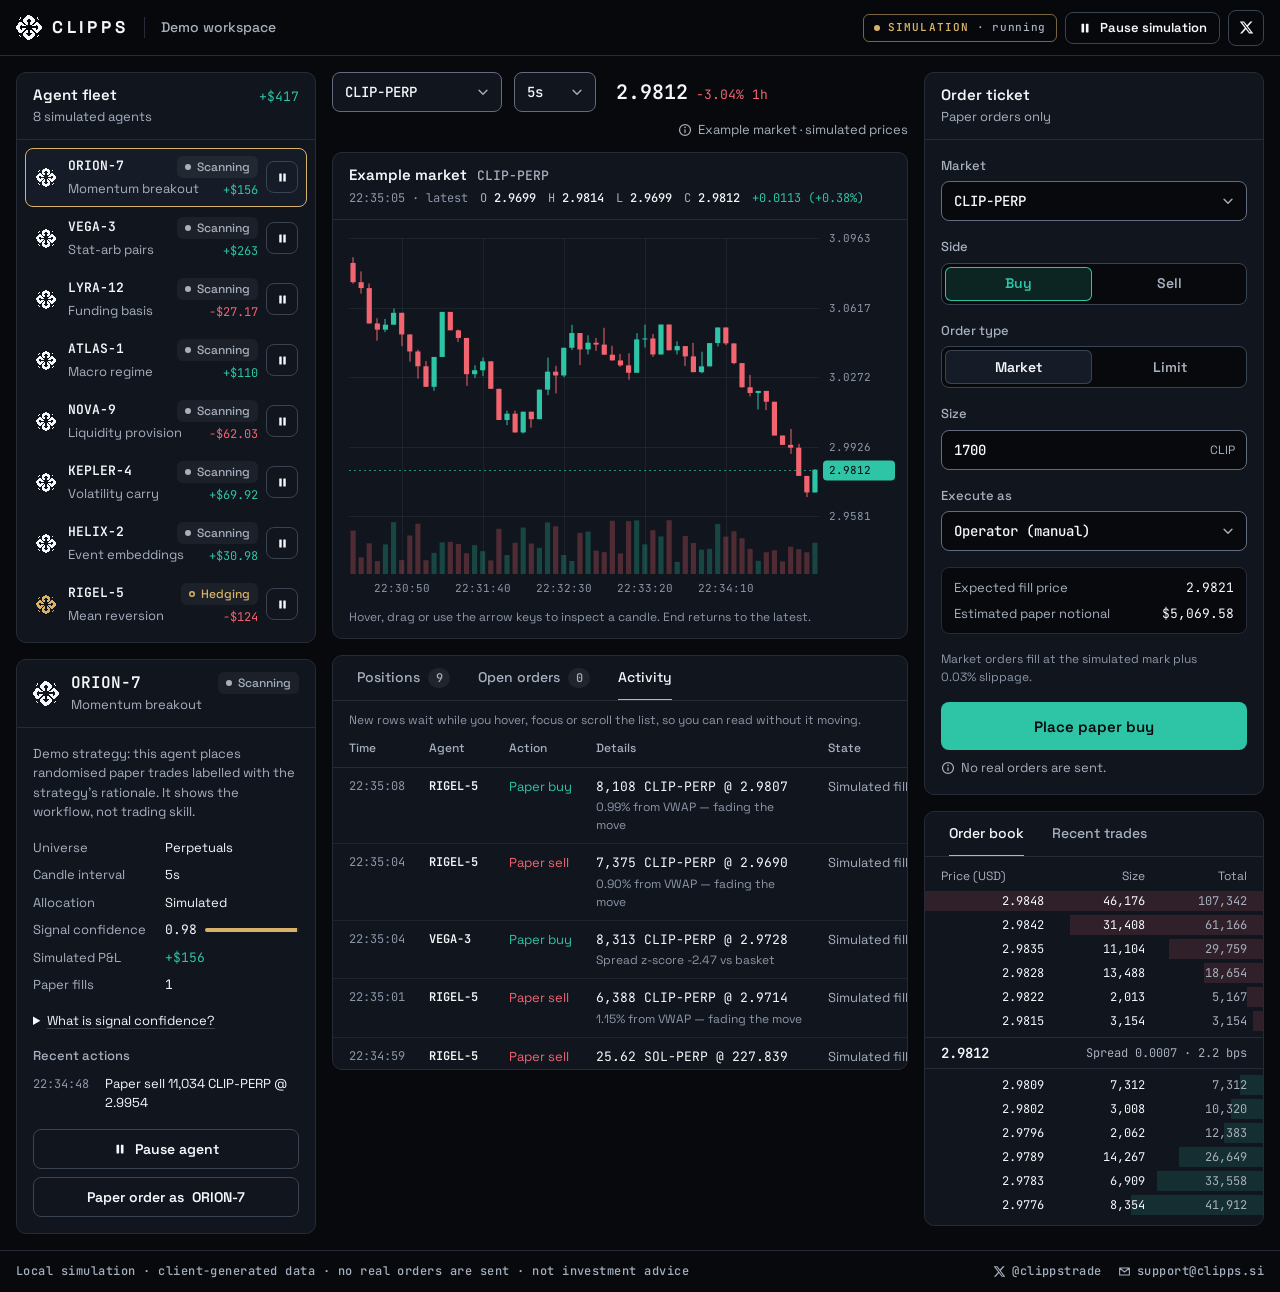
==== demo/index.html @ 239e16bc "Redesign toward the front-end audit: homepage, demo workspace, design system - New homepage that exp" ====
<!doctype html>
<html lang="en">
<head>
  <meta charset="utf-8" />
  <meta name="viewport" content="width=device-width, initial-scale=1, viewport-fit=cover" />
  <title>Demo workspace · Clipps Trade</title>
  <meta name="description" content="The Clipps demo workspace: watch simulated agents, place paper orders and review every action. Simulated market data, no real orders." />
  <meta name="theme-color" content="#07090d" />
  <meta property="og:type" content="website" />
  <meta property="og:site_name" content="Clipps Trade" />
  <meta property="og:title" content="Clipps demo workspace" />
  <meta property="og:description" content="Watch simulated agents, place paper orders and review every action. Simulated market data, no real orders." />
  <meta property="og:url" content="https://www.clipps.si/demo/" />
  <meta property="og:image" content="https://www.clipps.si/og-image.png" />
  <meta name="twitter:card" content="summary_large_image" />
  <meta name="twitter:site" content="@clippstrade" />
  <link rel="icon" type="image/svg+xml" href="../favicon.svg" />
  <link rel="apple-touch-icon" href="../apple-touch-icon.png" />
  <link rel="preconnect" href="https://fonts.googleapis.com" />
  <link rel="preconnect" href="https://fonts.gstatic.com" crossorigin />
  <link rel="stylesheet" href="https://fonts.googleapis.com/css2?family=JetBrains+Mono:wght@400;500;600&family=Space+Grotesk:wght@400;500;600;700&display=swap" media="print" onload="this.media='all'" />
  <noscript><link rel="stylesheet" href="https://fonts.googleapis.com/css2?family=JetBrains+Mono:wght@400;500;600&family=Space+Grotesk:wght@400;500;600;700&display=swap" /></noscript>
  <link rel="stylesheet" href="../assets/clipps.css" />
  <link rel="stylesheet" href="../assets/workspace.css" />
</head>
<body class="ws">
  <a class="skip-link" href="#workspace">Skip to workspace</a>

  <header class="ws-header" data-sheet-inert>
    <a class="brand" href="../" aria-label="Clipps home">
      <svg class="brand-mark" aria-hidden="true"><use href="#mark" /></svg>
      <span class="brand-word" aria-hidden="true">CLIPPS</span>
    </a>
    <span class="ws-title">Demo workspace</span>
    <div class="ws-header-actions">
      <div class="sim-status">
        <button type="button" class="sim-badge" id="simBadge" aria-expanded="false" aria-controls="simInfo">
          <span class="dot" aria-hidden="true"></span>Simulation<span class="sim-state" id="simState">running</span>
        </button>
        <div class="popover" id="simInfo" hidden>
          <p class="popover-title">Simulation</p>
          <p>Client-generated simulated market data and paper fills. No real orders are sent.</p>
        </div>
      </div>
      <button type="button" class="btn btn-secondary btn-sm sim-toggle" id="simToggle">
        <svg aria-hidden="true"><use href="#i-pause" /></svg><span class="sim-toggle-label">Pause simulation</span>
      </button>
      <a class="icon-btn ws-x" href="https://x.com/clippstrade" target="_blank" rel="noopener" aria-label="Clipps on X">
        <svg aria-hidden="true"><use href="#i-x" /></svg>
      </a>
    </div>
  </header>

  <!-- Phone views (hidden on larger screens, where every panel is visible) -->
  <nav class="ws-views" aria-label="Workspace views" data-sheet-inert>
    <button type="button" data-view="overview" aria-pressed="true">Overview</button>
    <button type="button" data-view="agents" aria-pressed="false">Agents</button>
    <button type="button" data-view="market" aria-pressed="false">Market</button>
    <button type="button" data-view="activity" aria-pressed="false">Activity</button>
  </nav>

  <main id="workspace" class="ws-grid" data-view="overview" tabindex="-1">
    <div class="market-bar" data-sheet-inert>
      <div class="select-wrap mk-select">
        <label for="mkSelect" class="visually-hidden">Market</label>
        <select id="mkSelect"></select>
        <svg class="chev" aria-hidden="true"><use href="#i-chevron-down" /></svg>
      </div>
      <div class="select-wrap tf-select">
        <label for="tfSelect" class="visually-hidden">Candle interval</label>
        <select id="tfSelect">
          <option value="5000">5s</option>
          <option value="15000">15s</option>
          <option value="60000">1m</option>
        </select>
        <svg class="chev" aria-hidden="true"><use href="#i-chevron-down" /></svg>
      </div>
      <p class="mk-quote">
        <span class="visually-hidden">Last simulated price</span>
        <span class="mk-price num" id="mkPrice">—</span>
        <span class="mk-chg num" id="mkChg">—</span>
      </p>
      <p class="mk-note"><svg aria-hidden="true"><use href="#i-info" /></svg>Example market · simulated prices</p>
    </div>

    <div class="col col-agents">
      <section class="panel fleet" id="agents" data-views="agents" aria-labelledby="fleetTitle">
        <header class="panel-head">
          <div>
            <h2 id="fleetTitle">Agent fleet</h2>
            <p class="panel-sub">8 simulated agents</p>
          </div>
          <p class="panel-meta"><span class="visually-hidden">Combined simulated P&amp;L: </span><span class="num" id="fleetPnl">—</span></p>
        </header>
        <ul class="fleet-list" id="fleetList"></ul>
      </section>

      <section class="panel inspector" id="inspector" data-views="overview agents" aria-labelledby="inspName">
        <header class="panel-head insp-head">
          <div class="insp-title">
            <svg class="agent-icon" aria-hidden="true"><use href="#mark" /></svg>
            <div>
              <h2 id="inspName" tabindex="-1">—</h2>
              <p class="panel-sub" id="inspStrat">—</p>
            </div>
          </div>
          <span class="status-chip" id="inspStatus"></span>
        </header>
        <div class="insp-body">
          <p class="insp-note">Demo strategy: this agent places randomised paper trades labelled with the strategy’s rationale. It shows the workflow, not trading skill.</p>
          <dl class="kv">
            <div><dt>Universe</dt><dd id="inspUniverse">—</dd></div>
            <div><dt>Candle interval</dt><dd>5s</dd></div>
            <div><dt>Allocation</dt><dd>Simulated</dd></div>
            <div>
              <dt>Signal confidence</dt>
              <dd class="conf"><span class="num" id="inspConf">—</span><span class="meter" aria-hidden="true"><i id="inspConfBar"></i></span></dd>
            </div>
            <div><dt>Simulated P&amp;L</dt><dd class="num" id="inspPnl">—</dd></div>
            <div><dt>Paper fills</dt><dd class="num" id="inspFills">—</dd></div>
          </dl>
          <details class="help">
            <summary>What is signal confidence?</summary>
            <p>A simulated value between 0 and 1 that nudges this demo agent toward buying (higher) or selling (lower). It is not a model score or a prediction.</p>
          </details>
          <div class="insp-recent">
            <h3>Recent actions</h3>
            <ol id="inspRecent"></ol>
          </div>
          <div class="insp-actions">
            <button type="button" class="btn btn-secondary" id="inspToggle">
              <svg aria-hidden="true"><use href="#i-pause" /></svg><span>Pause agent</span>
            </button>
            <button type="button" class="btn btn-secondary" id="inspDelegate">Paper order as <span id="inspDelegateId">—</span></button>
          </div>
        </div>
      </section>
    </div>

    <div class="col col-main">
      <section class="panel chart-panel" data-views="overview market" aria-labelledby="chartTitle">
        <header class="panel-head chart-head">
          <h2 id="chartTitle">Example market <span class="chart-sym num" id="chartSym">CLIP-PERP</span></h2>
          <p class="ohlc num" id="ohlc"></p>
        </header>
        <div class="chart-wrap">
          <canvas id="chart" tabindex="0" role="img" aria-label="Candlestick chart of simulated CLIP-PERP prices" aria-describedby="chartHelp"></canvas>
        </div>
        <p class="chart-help" id="chartHelp">Hover, drag or use the arrow keys to inspect a candle. End returns to the latest.</p>
        <p class="visually-hidden" id="chartLive" aria-live="polite"></p>
      </section>

      <section class="panel outputs" id="activity" data-views="activity" aria-label="Positions, orders and activity">
        <div class="tabs" role="tablist" aria-label="Workspace output" id="outTabs">
          <button type="button" role="tab" id="tab-positions" aria-controls="pane-positions" aria-selected="false" tabindex="-1">Positions <span class="count num" id="posCount">0</span></button>
          <button type="button" role="tab" id="tab-orders" aria-controls="pane-orders" aria-selected="false" tabindex="-1">Open orders <span class="count num" id="ordCount">0</span></button>
          <button type="button" role="tab" id="tab-activity" aria-controls="pane-activity" aria-selected="true" tabindex="0">Activity</button>
        </div>

        <div class="tabpanel" role="tabpanel" id="pane-positions" aria-labelledby="tab-positions" hidden>
          <p class="pane-note">Simulated positions, marked to example-market prices. P&amp;L in USD.</p>
          <div class="table-scroll" tabindex="0" role="region" aria-label="Positions table">
            <table class="data positions">
              <thead>
                <tr><th scope="col">Owner</th><th scope="col">Market</th><th scope="col">Side</th><th scope="col" class="num">Size</th><th scope="col" class="num">Avg price</th><th scope="col" class="num">Mark</th><th scope="col" class="num">Unrealised P&amp;L</th></tr>
              </thead>
              <tbody id="posBody"></tbody>
            </table>
          </div>
        </div>

        <div class="tabpanel" role="tabpanel" id="pane-orders" aria-labelledby="tab-orders" hidden>
          <p class="pane-note">Paper limit orders rest here until the simulated price reaches them.</p>
          <div class="table-scroll" id="ordScroll" tabindex="0" role="region" aria-label="Open orders table">
            <table class="data orders">
              <thead>
                <tr><th scope="col">Owner</th><th scope="col">Market</th><th scope="col">Side</th><th scope="col" class="num">Size</th><th scope="col" class="num">Limit</th><th scope="col">Placed</th><th scope="col">State</th><th scope="col"><span class="visually-hidden">Action</span></th></tr>
              </thead>
              <tbody id="ordBody"></tbody>
            </table>
          </div>
        </div>

        <div class="tabpanel pane-activity" role="tabpanel" id="pane-activity" aria-labelledby="tab-activity">
          <p class="pane-note">New rows wait while you hover, focus or scroll the list, so you can read without it moving.</p>
          <div class="table-scroll" id="actScroll" tabindex="0" role="region" aria-label="Activity table">
            <table class="data activity">
              <thead>
                <tr><th scope="col">Time</th><th scope="col">Agent</th><th scope="col">Action</th><th scope="col">Details</th><th scope="col">State</th></tr>
              </thead>
              <tbody id="actBody"></tbody>
            </table>
          </div>
          <button type="button" class="new-events" id="newEvents" hidden></button>
        </div>
      </section>
    </div>

    <div class="col col-trade">
      <div class="ticket-shell" id="ticketShell">
        <form class="panel ticket" id="ticket" novalidate aria-labelledby="ticketTitle">
          <header class="panel-head">
            <div>
              <h2 id="ticketTitle" tabindex="-1">Order ticket</h2>
              <p class="panel-sub">Paper orders only</p>
            </div>
            <button type="button" class="icon-btn sheet-close" id="sheetClose">
              <svg aria-hidden="true"><use href="#i-close" /></svg>
              <span class="visually-hidden">Close order ticket</span>
            </button>
          </header>
          <div class="ticket-body">
            <div class="field">
              <label for="tkMarket">Market</label>
              <div class="select-wrap">
                <select id="tkMarket"></select>
                <svg class="chev" aria-hidden="true"><use href="#i-chevron-down" /></svg>
              </div>
            </div>
            <fieldset class="field">
              <legend>Side</legend>
              <div class="segmented side">
                <input type="radio" name="side" id="sideBuy" value="BUY" checked /><label for="sideBuy">Buy</label>
                <input type="radio" name="side" id="sideSell" value="SELL" /><label for="sideSell">Sell</label>
              </div>
            </fieldset>
            <fieldset class="field">
              <legend>Order type</legend>
              <div class="segmented">
                <input type="radio" name="otype" id="typeMarket" value="MARKET" checked /><label for="typeMarket">Market</label>
                <input type="radio" name="otype" id="typeLimit" value="LIMIT" /><label for="typeLimit">Limit</label>
              </div>
            </fieldset>
            <div class="field">
              <label for="tkQty">Size</label>
              <div class="input-wrap">
                <input id="tkQty" type="text" inputmode="decimal" autocomplete="off" spellcheck="false" aria-describedby="tkQtyErr" />
                <span class="unit" id="tkUnit">CLIP</span>
              </div>
              <p class="field-error" id="tkQtyErr" hidden></p>
            </div>
            <div class="field" id="limitField" hidden>
              <label for="tkPx">Limit price</label>
              <div class="input-wrap">
                <input id="tkPx" type="text" inputmode="decimal" autocomplete="off" spellcheck="false" aria-describedby="tkPxErr" />
                <span class="unit">USD</span>
              </div>
              <p class="field-error" id="tkPxErr" hidden></p>
            </div>
            <div class="field">
              <label for="tkOwner">Execute as</label>
              <div class="select-wrap">
                <select id="tkOwner" aria-describedby="tkOwnerErr"></select>
                <svg class="chev" aria-hidden="true"><use href="#i-chevron-down" /></svg>
              </div>
              <p class="field-error" id="tkOwnerErr" hidden></p>
            </div>
            <dl class="estimate">
              <div><dt id="tkPxLabel">Expected fill price</dt><dd class="num" id="tkFillPx">—</dd></div>
              <div><dt>Estimated paper notional</dt><dd class="num" id="tkNotional">—</dd></div>
            </dl>
            <p class="field-hint" id="tkRule"></p>
          </div>
          <div class="ticket-foot">
            <button type="submit" class="btn btn-buy btn-block btn-lg" id="tkSubmit" disabled>Place paper buy</button>
            <p class="disclosure"><svg aria-hidden="true"><use href="#i-info" /></svg>No real orders are sent.</p>
            <div class="outcome" id="tkOutcome" role="status"></div>
          </div>
        </form>
      </div>

      <section class="panel book-panel" data-views="market" aria-label="Order book and recent trades">
        <div class="tabs" role="tablist" aria-label="Market depth" id="bookTabs">
          <button type="button" role="tab" id="tab-book" aria-controls="pane-book" aria-selected="true" tabindex="0">Order book</button>
          <button type="button" role="tab" id="tab-trades" aria-controls="pane-trades" aria-selected="false" tabindex="-1">Recent trades</button>
        </div>
        <div class="tabpanel" role="tabpanel" id="pane-book" aria-labelledby="tab-book">
          <div class="book-cols" aria-hidden="true"><span>Price (USD)</span><span>Size</span><span>Total</span></div>
          <div class="book-side asks" id="asks"></div>
          <div class="book-spread" id="spread"></div>
          <div class="book-side bids" id="bids"></div>
        </div>
        <div class="tabpanel" role="tabpanel" id="pane-trades" aria-labelledby="tab-trades" hidden>
          <div class="book-cols" aria-hidden="true"><span>Price (USD)</span><span>Size</span><span>Time</span></div>
          <ol class="trades" id="trades"></ol>
        </div>
      </section>
    </div>
  </main>

  <div class="trade-launcher" data-sheet-inert>
    <button type="button" class="btn btn-primary btn-lg btn-block" id="openTicket" aria-controls="ticketShell" aria-expanded="false">Paper trade</button>
  </div>
  <div class="sheet-backdrop" id="sheetBackdrop" hidden></div>

  <footer class="ws-footer" data-sheet-inert>
    <p>Local simulation · client-generated data · no real orders are sent · not investment advice</p>
    <p class="ws-footer-links">
      <a href="https://x.com/clippstrade" target="_blank" rel="noopener"><svg aria-hidden="true"><use href="#i-x" /></svg>@clippstrade</a>
      <a href="mailto:support@clipps.si"><svg aria-hidden="true"><use href="#i-mail" /></svg>support@clipps.si</a>
    </p>
  </footer>

  <svg width="0" height="0" style="position:absolute" aria-hidden="true" focusable="false">
    <symbol id="mark" viewBox="0 0 125 118"><path shape-rendering="crispEdges" d="M55 0h14v3h-14zM55 3h15v1h-15zM49 4h27v4h-27zM44 8h37v2h-37zM19 10h6v2h-6zM44 10h37v2h-37zM99 10h6v2h-6zM19 12h6v4h-6zM39 12h46v4h-46zM99 12h6v4h-6zM35 16h54v1h-54zM13 17h5v2h-5zM35 17h55v2h-55zM106 17h5v2h-5zM13 19h5v2h-5zM35 19h23v2h-23zM66 19h24v2h-24zM106 19h5v2h-5zM14 21h2v1h-2zM17 21h1v1h-1zM35 21h23v1h-23zM66 21h24v1h-24zM107 21h1v1h-1zM110 21h1v1h-1zM35 22h23v1h-23zM67 22h23v1h-23zM35 23h18v3h-18zM72 23h18v3h-18zM35 26h16v1h-16zM74 26h16v1h-16zM35 27h13v3h-13zM76 27h14v3h-14zM35 30h20v1h-20zM70 30h20v1h-20zM35 31h21v1h-21zM68 31h22v1h-22zM39 32h17v1h-17zM68 32h18v1h-18zM16 33h15v4h-15zM39 33h17v4h-17zM68 33h17v4h-17zM94 33h14v4h-14zM12 37h23v2h-23zM44 37h12v2h-12zM68 37h13v2h-13zM90 37h22v2h-22zM12 39h23v1h-23zM44 39h12v1h-12zM68 39h13v1h-13zM89 39h23v1h-23zM12 40h23v1h-23zM44 40h12v1h-12zM68 40h13v1h-13zM90 40h22v1h-22zM8 41h31v4h-31zM49 41h7v4h-7zM68 41h8v4h-8zM86 41h31v4h-31zM8 45h35v1h-35zM49 45h7v1h-7zM68 45h8v1h-8zM82 45h35v1h-35zM4 46h39v1h-39zM82 46h39v1h-39zM4 47h20v2h-20zM30 47h13v2h-13zM82 47h12v2h-12zM100 47h21v2h-21zM4 49h20v2h-20zM30 49h17v2h-17zM78 49h16v2h-16zM100 49h21v2h-21zM4 51h20v1h-20zM30 51h17v1h-17zM78 51h16v1h-16zM101 51h3v1h-3zM105 51h19v1h-19zM0 52h19v2h-19zM30 52h17v2h-17zM78 52h16v2h-16zM105 52h20v2h-20zM0 54h19v9h-19zM105 54h20v9h-20zM0 63h19v2h-19zM30 63h17v2h-17zM78 63h16v2h-16zM105 63h20v2h-20zM4 65h20v1h-20zM30 65h17v1h-17zM78 65h16v1h-16zM101 65h3v1h-3zM105 65h19v1h-19zM4 66h20v2h-20zM30 66h17v2h-17zM78 66h16v2h-16zM100 66h21v2h-21zM4 68h20v2h-20zM30 68h13v2h-13zM82 68h12v2h-12zM100 68h21v2h-21zM4 70h39v1h-39zM82 70h39v1h-39zM8 71h35v1h-35zM49 71h7v1h-7zM68 71h8v1h-8zM82 71h35v1h-35zM8 72h31v4h-31zM49 72h7v4h-7zM68 72h8v4h-8zM86 72h31v4h-31zM12 76h23v1h-23zM44 76h12v1h-12zM68 76h13v1h-13zM90 76h22v1h-22zM12 77h23v1h-23zM44 77h12v1h-12zM68 77h13v1h-13zM89 77h23v1h-23zM12 78h23v2h-23zM44 78h12v2h-12zM68 78h13v2h-13zM90 78h22v2h-22zM16 80h15v4h-15zM39 80h17v4h-17zM68 80h17v4h-17zM94 80h14v4h-14zM39 84h17v1h-17zM68 84h18v1h-18zM35 85h21v1h-21zM68 85h22v1h-22zM35 86h20v1h-20zM70 86h20v1h-20zM35 87h13v3h-13zM76 87h14v3h-14zM35 90h16v1h-16zM74 90h16v1h-16zM35 91h18v3h-18zM72 91h18v3h-18zM35 94h23v1h-23zM67 94h23v1h-23zM14 95h2v1h-2zM17 95h1v1h-1zM35 95h23v1h-23zM66 95h24v1h-24zM107 95h1v1h-1zM110 95h1v1h-1zM13 96h5v2h-5zM35 96h23v2h-23zM66 96h24v2h-24zM106 96h5v2h-5zM13 98h5v2h-5zM35 98h55v2h-55zM106 98h5v2h-5zM35 100h54v1h-54zM19 101h6v4h-6zM39 101h46v4h-46zM99 101h6v4h-6zM19 105h6v2h-6zM44 105h37v2h-37zM99 105h6v2h-6zM44 107h37v2h-37zM49 109h27v4h-27zM55 113h15v1h-15zM55 114h14v3h-14z" /></symbol>
    <symbol id="i-x" viewBox="0 0 24 24"><path d="M18.244 2.25h3.308l-7.227 8.26 8.502 11.24H16.17l-5.214-6.817L4.99 21.75H1.68l7.73-8.835L1.254 2.25H8.08l4.713 6.231zm-1.161 17.52h1.833L7.084 4.126H5.117z" /></symbol>
    <symbol id="i-mail" viewBox="0 0 24 24"><path fill="none" stroke="currentColor" stroke-width="2" stroke-linejoin="round" d="M3 5.5h18v13H3z M3.5 6l8.5 7 8.5-7" /></symbol>
    <symbol id="i-pause" viewBox="0 0 16 16"><rect x="4" y="3" width="3" height="10" rx=".5" /><rect x="9" y="3" width="3" height="10" rx=".5" /></symbol>
    <symbol id="i-play" viewBox="0 0 16 16"><path d="M5 3.2v9.6a.6.6 0 0 0 .9.5l7.6-4.8a.6.6 0 0 0 0-1L5.9 2.7a.6.6 0 0 0-.9.5z" /></symbol>
    <symbol id="i-chevron-down" viewBox="0 0 16 16"><path fill="none" stroke="currentColor" stroke-width="1.6" stroke-linecap="round" stroke-linejoin="round" d="M3.5 6 8 10.5 12.5 6" /></symbol>
    <symbol id="i-close" viewBox="0 0 16 16"><path fill="none" stroke="currentColor" stroke-width="1.6" stroke-linecap="round" d="M4 4l8 8M12 4l-8 8" /></symbol>
    <symbol id="i-info" viewBox="0 0 16 16"><circle cx="8" cy="8" r="6.25" fill="none" stroke="currentColor" stroke-width="1.4" /><rect x="7.3" y="7" width="1.4" height="4.5" rx=".5" /><circle cx="8" cy="5" r=".9" /></symbol>
  </svg>

  <script src="../assets/ui.js"></script>
  <script src="../assets/sim.js"></script>
  <script src="../assets/workspace.js"></script>
</body>
</html>
---- assets/clipps.css ----
/* ─────────────────────────────────────────────
   Clipps — design tokens and shared components
   Black/graphite surfaces, 1px borders, restrained gold.
   Teal and red are reserved for market direction.
   ───────────────────────────────────────────── */
:root {
  color-scheme: dark;

  --bg: #07090d;
  --panel: #10151e;
  --raised: #161c27;
  --border: #252c38;
  --border-strong: #3a4352;
  --border-input: #626c7e;   /* ≥3:1 against every surface */

  --text: #f5f7fa;
  --text-2: #a7b0be;
  --text-3: #8d97a8;         /* ≥5.7:1 against every surface */

  --gold: #d8b268;
  --gold-soft: rgba(216, 178, 104, 0.14);
  --up: #2ec4a6;
  --up-soft: rgba(46, 196, 166, 0.14);
  --down: #f2646f;
  --down-soft: rgba(242, 100, 111, 0.14);
  --focus: #d8b268;

  --s1: 4px;
  --s2: 8px;
  --s3: 12px;
  --s4: 16px;
  --s5: 24px;
  --s6: 32px;

  --r-sm: 6px;
  --r-md: 8px;
  --r-lg: 10px;

  --sans: "Space Grotesk", ui-sans-serif, system-ui, -apple-system, "Segoe UI", sans-serif;
  --mono: "JetBrains Mono", ui-monospace, SFMono-Regular, Menlo, monospace;
}

*, *::before, *::after { box-sizing: border-box; }
[hidden] { display: none !important; }
html { -webkit-text-size-adjust: 100%; scroll-padding-top: 88px; }
body {
  margin: 0;
  background: var(--bg);
  color: var(--text);
  font: 400 14px/1.5 var(--sans);
  -webkit-font-smoothing: antialiased;
  text-rendering: optimizeLegibility;
}
a { color: inherit; }
button, input, select, textarea { font: inherit; color: inherit; }
img, svg, canvas { display: block; }
svg { fill: currentColor; }
h1, h2, h3 { text-wrap: balance; }
p { text-wrap: pretty; }

.num, .mono { font-family: var(--mono); font-variant-numeric: tabular-nums; }
.up { color: var(--up); }
.down { color: var(--down); }

:focus-visible { outline: 2px solid var(--focus); outline-offset: 2px; }

.visually-hidden {
  position: absolute !important;
  width: 1px; height: 1px;
  margin: -1px; padding: 0;
  overflow: hidden;
  clip: rect(0 0 0 0);
  white-space: nowrap;
  border: 0;
}
.skip-link {
  position: absolute;
  left: var(--s4); top: -100px;
  z-index: 100;
  padding: var(--s2) var(--s3);
  border-radius: var(--r-md);
  background: var(--text);
  color: var(--bg);
  font-weight: 600;
  text-decoration: none;
}
.skip-link:focus { top: var(--s3); }

/* ── Brand ── */
.brand {
  display: inline-flex;
  align-items: center;
  gap: 10px;
  color: var(--text);
  text-decoration: none;
}
.brand-mark { width: 26px; height: 25px; flex: 0 0 auto; }
.brand-word { font: 700 17px/1 var(--sans); letter-spacing: 0.22em; }

/* ── Buttons ── */
.btn {
  display: inline-flex;
  align-items: center;
  justify-content: center;
  gap: var(--s2);
  min-height: 40px;
  padding: 0 var(--s4);
  border: 1px solid transparent;
  border-radius: var(--r-md);
  font-size: 14px;
  font-weight: 600;
  line-height: 1;
  text-decoration: none;
  white-space: nowrap;
  cursor: pointer;
  transition: background-color 0.15s, border-color 0.15s, color 0.15s;
}
.btn svg { width: 14px; height: 14px; flex: 0 0 auto; }
.btn-primary { background: var(--text); color: var(--bg); }
.btn-primary:hover { background: #ffffff; }
.btn-secondary { background: transparent; border-color: var(--border-strong); color: var(--text); }
.btn-secondary:hover { border-color: var(--text-3); background: rgba(245, 247, 250, 0.04); }
.btn-buy { background: var(--up); color: var(--bg); }
.btn-buy:hover { background: #45d1b3; }
.btn-sell { background: var(--down); color: var(--bg); }
.btn-sell:hover { background: #f5787f; }
.btn:disabled,
.btn:disabled:hover {
  background: var(--raised);
  border-color: var(--border);
  color: var(--text-3);
  cursor: not-allowed;
}
.btn-sm { min-height: 32px; padding: 0 var(--s3); font-size: 13px; }
.btn-xs { min-height: 28px; padding: 0 10px; font-size: 12px; }
.btn-lg { min-height: 48px; padding: 0 22px; font-size: 15px; }
.btn-block { width: 100%; }

.icon-btn {
  display: inline-grid;
  place-items: center;
  width: 36px;
  height: 36px;
  flex: 0 0 auto;
  padding: 0;
  border: 1px solid var(--border-strong);
  border-radius: var(--r-md);
  background: transparent;
  color: var(--text);
  text-decoration: none;
  cursor: pointer;
  transition: border-color 0.15s, background-color 0.15s;
}
.icon-btn:hover { border-color: var(--text-3); background: rgba(245, 247, 250, 0.04); }
.icon-btn svg { width: 15px; height: 15px; }

.link-btn {
  padding: 0;
  border: 0;
  background: none;
  color: var(--text);
  font-weight: 600;
  text-decoration: underline;
  text-underline-offset: 3px;
  cursor: pointer;
}

/* ── Environment badge ── */
.sim-badge {
  display: inline-flex;
  align-items: center;
  gap: var(--s2);
  height: 28px;
  padding: 0 10px;
  border: 1px solid rgba(216, 178, 104, 0.55);
  border-radius: var(--r-sm);
  background: transparent;
  color: var(--gold);
  font: 600 11px/1 var(--mono);
  letter-spacing: 0.1em;
  text-transform: uppercase;
  white-space: nowrap;
}
.sim-badge .dot { width: 6px; height: 6px; border-radius: 50%; background: var(--gold); }
.sim-badge.is-paused .dot { background: transparent; box-shadow: inset 0 0 0 1.5px var(--gold); }

.eyebrow {
  display: flex;
  align-items: center;
  gap: var(--s3);
  margin: 0;
  color: var(--text-2);
  font: 500 12px/1.2 var(--mono);
  letter-spacing: 0.18em;
  text-transform: uppercase;
}
.eyebrow::before { content: ""; width: 24px; height: 1px; background: var(--gold); flex: 0 0 auto; }

/* Status chips: agent state uses gold/neutral — never market teal/red */
.status-chip {
  display: inline-flex;
  align-items: center;
  gap: 6px;
  height: 22px;
  padding: 0 var(--s2);
  border-radius: var(--r-sm);
  background: rgba(245, 247, 250, 0.05);
  color: var(--text-2);
  font-size: 12px;
  font-weight: 500;
  white-space: nowrap;
}
.status-chip::before { content: ""; width: 6px; height: 6px; border-radius: 50%; background: var(--text-2); }
.status-chip[data-status="Executing"] { background: var(--gold-soft); color: var(--gold); }
.status-chip[data-status="Executing"]::before { background: var(--gold); }
.status-chip[data-status="Hedging"] { color: var(--gold); }
.status-chip[data-status="Hedging"]::before { background: transparent; box-shadow: inset 0 0 0 1.5px var(--gold); }
.status-chip[data-status="Paused"] { color: var(--text-3); background: transparent; box-shadow: inset 0 0 0 1px var(--border-strong); }
.status-chip[data-status="Paused"]::before {
  width: 6px; height: 7px; border-radius: 0;
  background: linear-gradient(90deg, var(--text-3) 0 2px, transparent 2px 4px, var(--text-3) 4px 6px);
}

/* Agent mark coloured by state */
.agent-icon { width: 20px; height: 19px; flex: 0 0 auto; color: var(--text); }
[data-status="Executing"] .agent-icon,
[data-status="Hedging"] .agent-icon { color: var(--gold); }
[data-status="Paused"] .agent-icon { color: var(--text-3); opacity: 0.55; }

/* Native selects with a visible chevron */
.select-wrap { position: relative; display: flex; min-width: 0; }
.select-wrap select {
  width: 100%;
  min-width: 0;
  height: 40px;
  padding: 0 36px 0 var(--s3);
  border: 1px solid var(--border-input);
  border-radius: var(--r-md);
  background: var(--bg);
  color: var(--text);
  font: 500 14px var(--mono);
  appearance: none;
  -webkit-appearance: none;
  cursor: pointer;
}
.select-wrap select:hover { border-color: var(--text-3); }
.select-wrap .chev {
  position: absolute;
  right: var(--s3);
  top: 50%;
  width: 14px;
  height: 14px;
  transform: translateY(-50%);
  color: var(--text-2);
  pointer-events: none;
}
.select-wrap select option, .select-wrap select optgroup { background: var(--panel); color: var(--text); }

@media (prefers-reduced-motion: reduce) {
  *, *::before, *::after {
    animation-duration: 0.01ms !important;
    animation-iteration-count: 1 !important;
    transition-duration: 0.01ms !important;
    scroll-behavior: auto !important;
  }
}
---- assets/workspace.css ----
/* Clipps demo workspace */
.ws { min-height: 100vh; display: flex; flex-direction: column; }

/* ── Header ── */
.ws-header {
  position: sticky;
  top: 0;
  z-index: 30;
  display: flex;
  align-items: center;
  gap: var(--s4);
  height: 56px;
  padding: 0 var(--s4);
  background: rgba(7, 9, 13, 0.92);
  backdrop-filter: blur(10px);
  -webkit-backdrop-filter: blur(10px);
  border-bottom: 1px solid var(--border);
}
.ws-title { padding-left: var(--s4); border-left: 1px solid var(--border); color: var(--text-2); font-size: 14px; font-weight: 500; }
.ws-header-actions { display: flex; align-items: center; gap: var(--s2); margin-left: auto; }
.sim-status { position: relative; }
.sim-badge { cursor: pointer; }
.sim-badge:hover { border-color: var(--gold); }
.sim-state { color: var(--text-2); letter-spacing: 0.06em; text-transform: none; font-weight: 500; }
.sim-state::before { content: "· "; }
.popover {
  position: absolute;
  right: 0;
  top: calc(100% + var(--s2));
  z-index: 40;
  width: 280px;
  padding: var(--s3) var(--s4);
  background: var(--raised);
  border: 1px solid var(--border-strong);
  border-radius: var(--r-md);
  box-shadow: 0 16px 40px rgba(0, 0, 0, 0.5);
  color: var(--text-2);
  font-size: 13px;
}
.popover p { margin: 0; }
.popover .popover-title { margin-bottom: 4px; color: var(--text); font-weight: 600; }
.ws-views { display: none; }

/* ── Grid ── */
.ws-grid {
  flex: 1;
  display: grid;
  grid-template-columns: 300px minmax(0, 1fr) 340px;
  grid-template-rows: auto 1fr;
  grid-template-areas:
    "agents bar  trade"
    "agents main trade";
  align-items: start;
  gap: var(--s3) var(--s4);
  width: 100%;
  max-width: 1880px;
  margin: 0 auto;
  padding: var(--s4);
}
.ws-grid:focus { outline: none; }
.market-bar { grid-area: bar; }
.col-agents { grid-area: agents; }
.col-main { grid-area: main; }
.col-trade { grid-area: trade; }
.col { display: flex; flex-direction: column; gap: var(--s4); min-width: 0; }

/* ── Panels ── */
.panel {
  display: flex;
  flex-direction: column;
  min-width: 0;
  background: var(--panel);
  border: 1px solid var(--border);
  border-radius: var(--r-lg);
}
.panel-head {
  display: flex;
  align-items: flex-start;
  justify-content: space-between;
  gap: var(--s3);
  padding: var(--s3) var(--s4);
  border-bottom: 1px solid var(--border);
}
.panel-head h2 { margin: 0; font-size: 15px; font-weight: 600; line-height: 1.35; }
.panel-head h2:focus { outline: none; }
.panel-sub { margin: 2px 0 0; color: var(--text-2); font-size: 13px; }
.panel-meta { margin: 2px 0 0; font-size: 13px; white-space: nowrap; }

/* ── Market bar ── */
.market-bar { display: flex; flex-wrap: wrap; align-items: center; gap: var(--s2) var(--s3); min-height: 40px; }
.mk-select { width: 170px; }
.tf-select { width: 82px; }
.market-bar select { background: var(--panel); }
.mk-quote { display: flex; align-items: baseline; gap: var(--s2); margin: 0 0 0 var(--s2); }
.mk-price { font-size: 20px; font-weight: 600; }
.mk-chg { font-size: 13px; }
.mk-note {
  display: inline-flex;
  align-items: center;
  gap: 6px;
  margin: 0 0 0 auto;
  color: var(--text-2);
  font-size: 13px;
}
.mk-note svg { width: 14px; height: 14px; }

/* ── Fleet ── */
.fleet-list { list-style: none; margin: 0; padding: var(--s2); display: grid; gap: 2px; }
.agent-row {
  display: flex;
  align-items: center;
  gap: var(--s2);
  padding-right: var(--s2);
  border: 1px solid transparent;
  border-radius: var(--r-md);
  transition: background-color 0.15s, border-color 0.15s;
}
.agent-row:hover { background: var(--raised); }
.agent-row.is-selected { background: var(--raised); border-color: var(--gold); }
/* name · state on the first line, stated strategy · simulated outcome on the second */
.agent-select {
  flex: 1;
  min-width: 0;
  display: grid;
  grid-template-columns: 20px minmax(0, 1fr);
  align-items: center;
  column-gap: var(--s3);
  min-height: 54px;
  padding: 7px 0 7px 10px;
  border: 0;
  border-radius: var(--r-md);
  background: none;
  text-align: left;
  cursor: pointer;
}
.agent-lines { display: grid; gap: 3px; min-width: 0; }
.agent-line { display: flex; align-items: center; justify-content: space-between; gap: var(--s2); min-width: 0; }
.agent-name { font: 600 13px/1.3 var(--mono); }
.agent-strat { min-width: 0; overflow: hidden; color: var(--text-2); font-size: 13px; line-height: 1.3; text-overflow: ellipsis; white-space: nowrap; }
.agent-pnl { flex: 0 0 auto; font-size: 12px; }
.agent-toggle { width: 32px; height: 32px; }
.agent-toggle svg { width: 13px; height: 13px; }

/* ── Inspector ── */
.insp-title { display: flex; align-items: center; gap: var(--s3); min-width: 0; }
.insp-title .agent-icon { width: 26px; height: 25px; }
.insp-head h2 { font-family: var(--mono); font-size: 16px; }
.insp-body { display: grid; gap: var(--s4); padding: var(--s4); }
.insp-note { margin: 0; color: var(--text-2); font-size: 13px; }
.kv { display: grid; gap: var(--s2); margin: 0; }
.kv div { display: grid; grid-template-columns: 120px minmax(0, 1fr); gap: var(--s3); align-items: center; font-size: 13px; }
.kv dt { color: var(--text-2); }
.kv dd { margin: 0; }
.conf { display: flex; align-items: center; gap: var(--s2); }
.meter { flex: 1; max-width: 120px; height: 4px; border-radius: 2px; background: var(--border); overflow: hidden; }
.meter i { display: block; height: 100%; background: var(--gold); transition: width 0.4s; }
.help { font-size: 13px; color: var(--text-2); }
.help summary { width: max-content; max-width: 100%; color: var(--text); cursor: pointer; text-decoration: underline; text-decoration-color: var(--border-strong); text-underline-offset: 3px; }
.help p { margin: var(--s2) 0 0; }
.insp-recent h3 { margin: 0 0 var(--s2); color: var(--text-2); font-size: 13px; font-weight: 500; }
.insp-recent ol { list-style: none; margin: 0; padding: 0; display: grid; gap: 6px; }
.insp-recent li { display: grid; grid-template-columns: 64px minmax(0, 1fr); gap: var(--s2); font-size: 13px; }
.insp-recent li.empty { display: block; color: var(--text-3); }
.insp-recent time { color: var(--text-3); font-family: var(--mono); font-size: 12px; padding-top: 1px; }
.insp-actions { display: grid; gap: var(--s2); }

/* ── Chart ── */
.chart-head { align-items: baseline; flex-wrap: wrap; row-gap: 4px; }
.chart-sym { margin-left: 6px; color: var(--text-2); font-size: 13px; font-weight: 500; }
.ohlc { display: flex; flex-wrap: wrap; gap: 4px 12px; margin: 0; color: var(--text-2); font-size: 12px; }
.ohlc b { font-weight: 500; color: var(--text); }
.ohlc .t { color: var(--text-3); }
.chart-wrap { position: relative; height: 380px; padding: var(--s2) var(--s2) 0; }
.chart-wrap canvas { width: 100%; height: 100%; cursor: crosshair; touch-action: pan-y; border-radius: var(--r-sm); }
.chart-help { margin: 0; padding: var(--s2) var(--s4) var(--s3); color: var(--text-3); font-size: 12px; }

/* ── Tabs ── */
.tabs { display: flex; gap: var(--s1); padding: 0 var(--s3); border-bottom: 1px solid var(--border); overflow-x: auto; scrollbar-width: none; }
.tabs::-webkit-scrollbar { display: none; }
.tabs [role="tab"] {
  position: relative;
  flex: 0 0 auto;
  height: 44px;
  padding: 0 var(--s3);
  border: 0;
  background: none;
  color: var(--text-2);
  font-size: 14px;
  font-weight: 500;
  white-space: nowrap;
  cursor: pointer;
}
.tabs [role="tab"]:hover { color: var(--text); }
.tabs [role="tab"][aria-selected="true"] { color: var(--text); }
.tabs [role="tab"][aria-selected="true"]::after {
  content: "";
  position: absolute;
  left: var(--s3);
  right: var(--s3);
  bottom: -1px;
  height: 2px;
  background: var(--gold);
}
.tabs [role="tab"]:focus-visible { outline-offset: -4px; }
.count {
  display: inline-block;
  min-width: 22px;
  margin-left: 4px;
  padding: 1px 6px;
  border-radius: 10px;
  background: rgba(245, 247, 250, 0.07);
  color: var(--text-2);
  font-size: 12px;
  text-align: center;
}
.tabpanel:focus-visible { outline-offset: -2px; }
.pane-note { margin: 0; padding: 10px var(--s4) 0; color: var(--text-3); font-size: 12px; }

/* ── Tables ── */
.table-scroll { max-height: 340px; overflow: auto; }
.data { width: 100%; border-collapse: collapse; font-size: 13px; }
.data th {
  position: sticky;
  top: 0;
  z-index: 1;
  padding: 10px var(--s3);
  background: var(--panel);
  border-bottom: 1px solid var(--border);
  color: var(--text-2);
  font-size: 12px;
  font-weight: 500;
  text-align: left;
  white-space: nowrap;
}
.data td { padding: 9px var(--s3); border-bottom: 1px solid rgba(37, 44, 56, 0.7); vertical-align: top; white-space: nowrap; }
.data th:first-child, .data td:first-child { padding-left: var(--s4); }
.data th:last-child, .data td:last-child { padding-right: var(--s4); }
.data .num { text-align: right; font-family: var(--mono); font-variant-numeric: tabular-nums; }
.data td.t { color: var(--text-3); font-family: var(--mono); font-size: 12px; }
.data td.who { font-family: var(--mono); font-size: 12px; font-weight: 600; }
.data td.det .why { display: block; margin-top: 2px; color: var(--text-3); font-size: 12px; white-space: normal; }
.data td.det .qty { font-family: var(--mono); font-variant-numeric: tabular-nums; }
.data td.state { color: var(--text-2); }
.data td.state.resting { color: var(--gold); }
.data .empty-row td { padding: 28px var(--s4); color: var(--text-2); text-align: center; white-space: normal; }
.pane-activity { position: relative; }
.new-events {
  position: absolute;
  left: 50%;
  bottom: var(--s3);
  z-index: 2;
  transform: translateX(-50%);
  min-height: 32px;
  padding: 0 var(--s3);
  border: 1px solid rgba(216, 178, 104, 0.6);
  border-radius: 16px;
  background: var(--raised);
  color: var(--gold);
  font-size: 13px;
  font-weight: 600;
  box-shadow: 0 8px 24px rgba(0, 0, 0, 0.45);
  cursor: pointer;
}
.new-events:hover { border-color: var(--gold); }
.table-scroll:focus-visible { outline-offset: -2px; }

/* ── Ticket ── */
.ticket-body { display: grid; gap: var(--s4); padding: var(--s4); }
.field { display: grid; gap: 6px; min-width: 0; margin: 0; padding: 0; border: 0; }
.field > label, .field > legend { padding: 0; color: var(--text-2); font-size: 13px; font-weight: 500; }
.field > legend { margin-bottom: 6px; }
.input-wrap { position: relative; display: flex; align-items: center; }
.input-wrap input {
  width: 100%;
  height: 40px;
  padding: 0 72px 0 var(--s3);
  background: var(--bg);
  border: 1px solid var(--border-input);
  border-radius: var(--r-md);
  color: var(--text);
  font: 500 14px var(--mono);
  font-variant-numeric: tabular-nums;
}
.input-wrap input:hover { border-color: var(--text-3); }
.input-wrap input[aria-invalid="true"] { border-color: var(--down); }
.input-wrap .unit { position: absolute; right: var(--s3); color: var(--text-2); font-size: 12px; pointer-events: none; }
.select-wrap select[aria-invalid="true"] { border-color: var(--down); }
.field-error { display: flex; gap: 6px; margin: 0; color: var(--down); font-size: 13px; }
.field-error::before { content: "!"; display: inline-grid; place-items: center; flex: 0 0 auto; width: 16px; height: 16px; margin-top: 1px; border-radius: 50%; background: var(--down); color: var(--bg); font: 700 11px/1 var(--mono); }
.field-hint { margin: 0; color: var(--text-3); font-size: 12px; }
.segmented {
  display: grid;
  grid-template-columns: 1fr 1fr;
  gap: 4px;
  padding: 3px;
  background: var(--bg);
  border: 1px solid var(--border-strong);
  border-radius: var(--r-md);
}
.segmented input { position: absolute; opacity: 0; width: 1px; height: 1px; margin: 0; pointer-events: none; }
.segmented label {
  display: grid;
  place-items: center;
  height: 34px;
  border-radius: var(--r-sm);
  color: var(--text-2);
  font-size: 14px;
  font-weight: 600;
  cursor: pointer;
  transition: background-color 0.15s, color 0.15s;
}
.segmented label:hover { color: var(--text); }
.segmented input:checked + label { background: var(--raised); color: var(--text); box-shadow: inset 0 0 0 1px var(--border-strong); }
.segmented.side input[value="BUY"]:checked + label { background: var(--up-soft); color: var(--up); box-shadow: inset 0 0 0 1px var(--up); }
.segmented.side input[value="SELL"]:checked + label { background: var(--down-soft); color: var(--down); box-shadow: inset 0 0 0 1px var(--down); }
.segmented input:focus-visible + label { outline: 2px solid var(--focus); outline-offset: 1px; }
.estimate {
  display: grid;
  gap: 6px;
  margin: 0;
  padding: 10px var(--s3);
  background: var(--bg);
  border: 1px solid var(--border);
  border-radius: var(--r-md);
}
.estimate div { display: flex; justify-content: space-between; gap: var(--s2); font-size: 13px; }
.estimate dt { color: var(--text-2); }
.estimate dd { margin: 0; }
.ticket-foot { display: grid; gap: var(--s2); padding: 0 var(--s4) var(--s4); }
.disclosure { display: flex; align-items: center; gap: 6px; margin: 0; color: var(--text-2); font-size: 13px; }
.disclosure svg { width: 14px; height: 14px; flex: 0 0 auto; }
.outcome { font-size: 13px; }
.outcome:empty { display: none; }
.outcome p { margin: 0; }
.outcome .note {
  padding: 10px var(--s3);
  background: var(--raised);
  border-left: 2px solid var(--up);
  border-radius: var(--r-sm);
}
.outcome .note.is-sell { border-left-color: var(--down); }
.outcome .note.is-resting { border-left-color: var(--gold); }
.outcome .link-btn { margin-top: 6px; font-size: 13px; }
.sheet-close { display: none; }

/* ── Book & trades ── */
.book-cols, .book-row, .trades li {
  display: grid;
  grid-template-columns: 1.1fr 1fr 1fr;
  gap: var(--s2);
  padding: 0 var(--s4);
}
.book-cols { padding-top: 10px; padding-bottom: 4px; color: var(--text-2); font-size: 12px; }
.book-cols span:not(:first-child), .book-row span:not(:first-child), .trades li span:not(:first-child) { text-align: right; }
.book-row { position: relative; font: 400 12px/24px var(--mono); font-variant-numeric: tabular-nums; }
.book-row span { position: relative; }
.book-row .depth { position: absolute; top: 2px; bottom: 2px; right: 0; }
.asks .book-row .depth { background: var(--down-soft); }
.bids .book-row .depth { background: var(--up-soft); }
.asks .book-row span:first-child { color: var(--down); }
.bids .book-row span:first-child { color: var(--up); }
.book-row span:last-child, .trades li span:last-child { color: var(--text-2); }
.book-spread {
  display: flex;
  justify-content: space-between;
  gap: var(--s2);
  margin: 4px 0;
  padding: 6px var(--s4);
  border-top: 1px solid var(--border);
  border-bottom: 1px solid var(--border);
  font-size: 12px;
}
.book-spread .mid { font: 600 14px var(--mono); }
.book-spread .sp { color: var(--text-2); font-family: var(--mono); }
.bids { padding-bottom: var(--s2); }
.trades { list-style: none; margin: 0; padding: 0 0 var(--s2); }
.trades li { font: 400 12px/24px var(--mono); font-variant-numeric: tabular-nums; }

/* ── Footer ── */
.ws-footer {
  display: flex;
  flex-wrap: wrap;
  align-items: center;
  justify-content: space-between;
  gap: var(--s2) var(--s5);
  padding: var(--s3) var(--s4);
  border-top: 1px solid var(--border);
  color: var(--text-2);
  font: 500 12px/1.4 var(--mono);
  letter-spacing: 0.04em;
}
.ws-footer p { margin: 0; }
.ws-footer-links { display: flex; flex-wrap: wrap; gap: var(--s4); }
.ws-footer a { display: inline-flex; align-items: center; gap: 6px; color: var(--text-2); text-decoration: none; }
.ws-footer a:hover { color: var(--text); }
.ws-footer svg { width: 13px; height: 13px; }

.trade-launcher, .sheet-backdrop { display: none; }

/* ── Large desktop ── */
@media (min-width: 1600px) {
  .ws-grid { grid-template-columns: 320px minmax(0, 1fr) 360px; }
  .chart-wrap { height: 440px; }
  .table-scroll { max-height: 400px; }
}

/* ── Tablet: chart + ticket side by side, agents below ── */
@media (max-width: 1199px) {
  .ws-grid {
    grid-template-columns: minmax(0, 1fr) 320px;
    grid-template-rows: auto auto auto;
    grid-template-areas:
      "bar    bar"
      "main   trade"
      "agents agents";
  }
  .col-agents { display: grid; grid-template-columns: minmax(0, 1fr) minmax(0, 1fr); align-items: start; }
  .chart-wrap { height: 320px; }
}

/* ── Narrow main column: fewer table columns; keep who, what and the outcome ── */
@media (max-width: 900px) {
  .positions th:nth-child(5), .positions td:nth-child(5),
  .positions th:nth-child(6), .positions td:nth-child(6),
  .orders th:nth-child(6), .orders td:nth-child(6),
  .activity th:nth-child(5), .activity td:nth-child(5) { display: none; }
  .activity td.det { white-space: normal; min-width: 140px; }
  .data th, .data td { padding-left: 10px; padding-right: 10px; }
}

/* ── Phone: compact header, four views, ticket in a bottom sheet ── */
@media (max-width: 760px) {
  .ws-header { gap: var(--s2); height: 56px; padding: 0 var(--s3); }
  .ws-title, .ws-x { display: none; }
  .brand-word { font-size: 15px; }
  .sim-state { display: none; }
  .sim-toggle { width: 44px; height: 44px; padding: 0; }
  .sim-toggle-label { position: absolute; width: 1px; height: 1px; overflow: hidden; clip: rect(0 0 0 0); white-space: nowrap; }
  .sim-toggle svg { width: 15px; height: 15px; }

  .ws-views {
    display: grid;
    grid-template-columns: repeat(4, minmax(0, 1fr));
    position: sticky;
    top: 56px;
    z-index: 25;
    background: var(--bg);
    border-bottom: 1px solid var(--border);
  }
  .ws-views button {
    position: relative;
    height: 44px;
    padding: 0;
    border: 0;
    background: none;
    color: var(--text-2);
    font-size: 14px;
    font-weight: 500;
    cursor: pointer;
  }
  .ws-views button[aria-pressed="true"] { color: var(--text); }
  .ws-views button[aria-pressed="true"]::after {
    content: "";
    position: absolute;
    left: 20%;
    right: 20%;
    bottom: -1px;
    height: 2px;
    background: var(--gold);
  }

  .ws-grid {
    display: flex;
    flex-direction: column;
    align-items: stretch;
    gap: var(--s3);
    padding: var(--s3);
  }
  .col { display: contents; }
  .ws-grid [data-views] { display: none; }
  .ws-grid[data-view="overview"] [data-views~="overview"],
  .ws-grid[data-view="agents"] [data-views~="agents"],
  .ws-grid[data-view="market"] [data-views~="market"],
  .ws-grid[data-view="activity"] [data-views~="activity"] { display: flex; }

  .market-bar { gap: var(--s2); }
  .mk-select { flex: 1 1 140px; width: auto; }
  .tf-select { width: 76px; }
  .mk-quote { flex: 1 0 100%; margin: 0; }
  .mk-note { display: none; }

  .chart-wrap { height: 260px; }
  .agent-select { min-height: 56px; }
  .agent-toggle, .tabs [role="tab"] { min-width: 44px; height: 44px; }
  .insp-actions .btn { min-height: 44px; }
  .table-scroll { max-height: 60vh; }

  select, .select-wrap select, .input-wrap input { height: 44px; font-size: 16px; }
  .segmented label { height: 40px; }

  .ticket-shell {
    position: fixed;
    left: 0;
    right: 0;
    bottom: 0;
    z-index: 60;
    max-height: 88vh;
    max-height: 88dvh;
    overflow-y: auto;
    overscroll-behavior: contain;
    background: var(--panel);
    border-top: 1px solid var(--border-strong);
    border-radius: 16px 16px 0 0;
    transform: translateY(105%);
    visibility: hidden;
    transition: transform 0.25s ease, visibility 0s linear 0.25s;
  }
  body.sheet-open { overflow: hidden; }
  body.sheet-open .ticket-shell { transform: none; visibility: visible; transition: transform 0.25s ease; }
  .ticket-shell .ticket { border: 0; border-radius: 0; background: transparent; }
  .ticket-shell .panel-head { position: sticky; top: 0; z-index: 1; background: var(--panel); }
  .sheet-close { display: inline-grid; width: 44px; height: 44px; margin: -6px -6px -6px 0; }
  .ticket-foot {
    position: sticky;
    bottom: 0;
    padding-top: var(--s3);
    padding-bottom: calc(var(--s4) + env(safe-area-inset-bottom));
    background: var(--panel);
    border-top: 1px solid var(--border);
  }
  .trade-launcher {
    display: block;
    position: fixed;
    left: 0;
    right: 0;
    bottom: 0;
    z-index: 50;
    padding: var(--s3) var(--s3) calc(var(--s3) + env(safe-area-inset-bottom));
    background: linear-gradient(to top, var(--bg) 65%, rgba(7, 9, 13, 0));
  }
  .sheet-backdrop:not([hidden]) { display: block; position: fixed; inset: 0; z-index: 55; background: rgba(0, 0, 0, 0.6); }
  .ws-footer { padding-bottom: calc(88px + env(safe-area-inset-bottom)); font-size: 11px; }
}
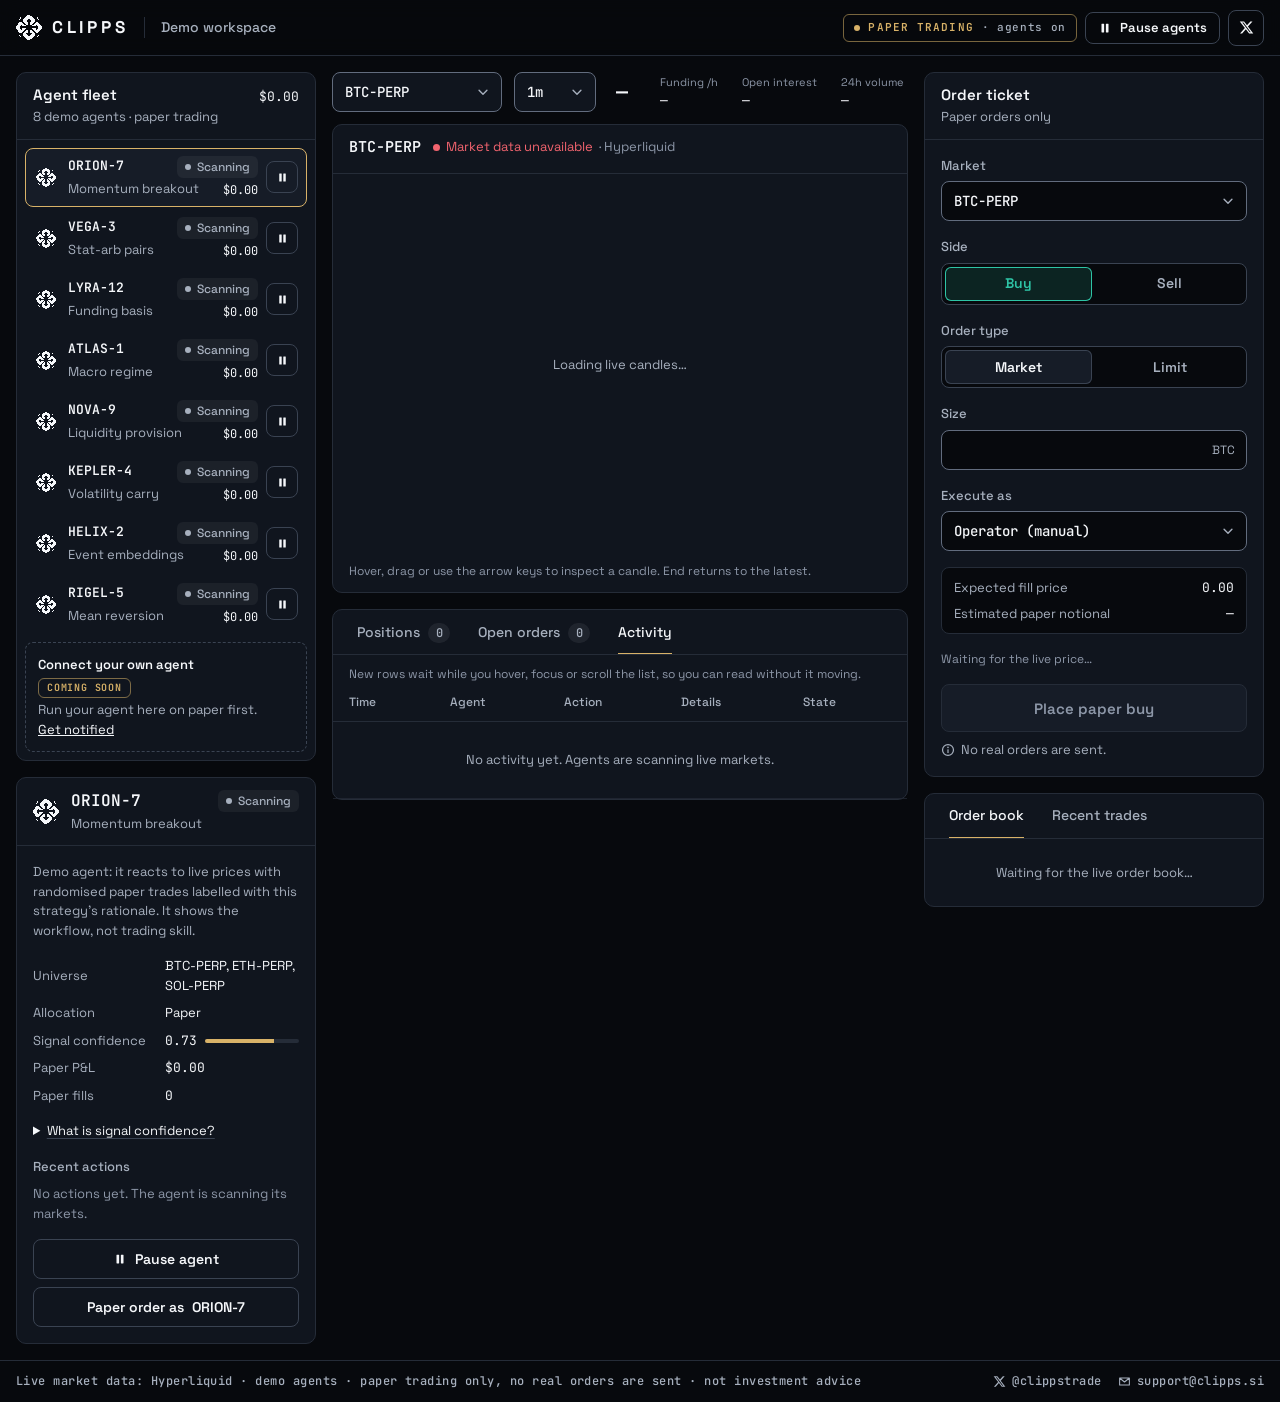
==== commit 1a270fb5: "Use live Hyperliquid perps data; agents paper-trade on real prices - New feed.js: live prices, candl" ====
--- a/demo/index.html
+++ b/demo/index.html
@@ -4,12 +4,12 @@
   <meta charset="utf-8" />
   <meta name="viewport" content="width=device-width, initial-scale=1, viewport-fit=cover" />
   <title>Demo workspace · Clipps Trade</title>
-  <meta name="description" content="The Clipps demo workspace: watch simulated agents, place paper orders and review every action. Simulated market data, no real orders." />
+  <meta name="description" content="The Clipps workspace: watch AI agents paper-trade live perpetual futures markets, place your own paper orders and review every action. Live market data, no real orders." />
   <meta name="theme-color" content="#07090d" />
   <meta property="og:type" content="website" />
   <meta property="og:site_name" content="Clipps Trade" />
   <meta property="og:title" content="Clipps demo workspace" />
-  <meta property="og:description" content="Watch simulated agents, place paper orders and review every action. Simulated market data, no real orders." />
+  <meta property="og:description" content="Watch AI agents paper-trade live perpetual futures, place your own paper orders and review every action." />
   <meta property="og:url" content="https://www.clipps.si/demo/" />
   <meta property="og:image" content="https://www.clipps.si/og-image.png" />
   <meta name="twitter:card" content="summary_large_image" />
@@ -35,15 +35,15 @@
     <div class="ws-header-actions">
       <div class="sim-status">
         <button type="button" class="sim-badge" id="simBadge" aria-expanded="false" aria-controls="simInfo">
-          <span class="dot" aria-hidden="true"></span>Simulation<span class="sim-state" id="simState">running</span>
+          <span class="dot" aria-hidden="true"></span>Paper trading<span class="sim-state" id="simState">agents on</span>
         </button>
         <div class="popover" id="simInfo" hidden>
-          <p class="popover-title">Simulation</p>
-          <p>Client-generated simulated market data and paper fills. No real orders are sent.</p>
+          <p class="popover-title">Live markets, paper trades</p>
+          <p>Prices, candles, the order book and trades stream live from Hyperliquid. The agents are demo agents, and every order, theirs and yours, is a paper trade. Nothing is sent to an exchange.</p>
         </div>
       </div>
       <button type="button" class="btn btn-secondary btn-sm sim-toggle" id="simToggle">
-        <svg aria-hidden="true"><use href="#i-pause" /></svg><span class="sim-toggle-label">Pause simulation</span>
+        <svg aria-hidden="true"><use href="#i-pause" /></svg><span class="sim-toggle-label">Pause agents</span>
       </button>
       <a class="icon-btn ws-x" href="https://x.com/clippstrade" target="_blank" rel="noopener" aria-label="Clipps on X">
         <svg aria-hidden="true"><use href="#i-x" /></svg>
@@ -69,18 +69,22 @@
       <div class="select-wrap tf-select">
         <label for="tfSelect" class="visually-hidden">Candle interval</label>
         <select id="tfSelect">
-          <option value="5000">5s</option>
-          <option value="15000">15s</option>
           <option value="60000">1m</option>
+          <option value="300000">5m</option>
+          <option value="900000">15m</option>
         </select>
         <svg class="chev" aria-hidden="true"><use href="#i-chevron-down" /></svg>
       </div>
       <p class="mk-quote">
-        <span class="visually-hidden">Last simulated price</span>
+        <span class="visually-hidden">Last price</span>
         <span class="mk-price num" id="mkPrice">—</span>
         <span class="mk-chg num" id="mkChg">—</span>
       </p>
-      <p class="mk-note"><svg aria-hidden="true"><use href="#i-info" /></svg>Example market · simulated prices</p>
+      <dl class="mk-stats">
+        <div><dt>Funding /h</dt><dd class="num" id="mkFunding">—</dd></div>
+        <div><dt>Open interest</dt><dd class="num" id="mkOi">—</dd></div>
+        <div><dt>24h volume</dt><dd class="num" id="mkVol">—</dd></div>
+      </dl>
     </div>
 
     <div class="col col-agents">
@@ -88,11 +92,17 @@
         <header class="panel-head">
           <div>
             <h2 id="fleetTitle">Agent fleet</h2>
-            <p class="panel-sub">8 simulated agents</p>
-          </div>
-          <p class="panel-meta"><span class="visually-hidden">Combined simulated P&amp;L: </span><span class="num" id="fleetPnl">—</span></p>
+            <p class="panel-sub">8 demo agents · paper trading</p>
+          </div>
+          <p class="panel-meta"><span class="visually-hidden">Combined paper P&amp;L: </span><span class="num" id="fleetPnl">—</span></p>
         </header>
         <ul class="fleet-list" id="fleetList"></ul>
+        <div class="connect-agent">
+          <div>
+            <p class="connect-title">Connect your own agent <span class="soon">Coming soon</span></p>
+            <p class="panel-sub">Run your agent here on paper first. <a href="mailto:support@clipps.si?subject=Notify%20me%3A%20connect%20my%20agent">Get notified</a></p>
+          </div>
+        </div>
       </section>
 
       <section class="panel inspector" id="inspector" data-views="overview agents" aria-labelledby="inspName">
@@ -107,21 +117,20 @@
           <span class="status-chip" id="inspStatus"></span>
         </header>
         <div class="insp-body">
-          <p class="insp-note">Demo strategy: this agent places randomised paper trades labelled with the strategy’s rationale. It shows the workflow, not trading skill.</p>
+          <p class="insp-note">Demo agent: it reacts to live prices with randomised paper trades labelled with this strategy’s rationale. It shows the workflow, not trading skill.</p>
           <dl class="kv">
             <div><dt>Universe</dt><dd id="inspUniverse">—</dd></div>
-            <div><dt>Candle interval</dt><dd>5s</dd></div>
-            <div><dt>Allocation</dt><dd>Simulated</dd></div>
+            <div><dt>Allocation</dt><dd>Paper</dd></div>
             <div>
               <dt>Signal confidence</dt>
               <dd class="conf"><span class="num" id="inspConf">—</span><span class="meter" aria-hidden="true"><i id="inspConfBar"></i></span></dd>
             </div>
-            <div><dt>Simulated P&amp;L</dt><dd class="num" id="inspPnl">—</dd></div>
+            <div><dt>Paper P&amp;L</dt><dd class="num" id="inspPnl">—</dd></div>
             <div><dt>Paper fills</dt><dd class="num" id="inspFills">—</dd></div>
           </dl>
           <details class="help">
             <summary>What is signal confidence?</summary>
-            <p>A simulated value between 0 and 1 that nudges this demo agent toward buying (higher) or selling (lower). It is not a model score or a prediction.</p>
+            <p>A demo value between 0 and 1 that nudges this demo agent toward buying (higher) or selling (lower). It is not a model score or a prediction.</p>
           </details>
           <div class="insp-recent">
             <h3>Recent actions</h3>
@@ -140,11 +149,13 @@
     <div class="col col-main">
       <section class="panel chart-panel" data-views="overview market" aria-labelledby="chartTitle">
         <header class="panel-head chart-head">
-          <h2 id="chartTitle">Example market <span class="chart-sym num" id="chartSym">CLIP-PERP</span></h2>
+          <h2 id="chartTitle"><span class="num" id="chartSym">BTC-PERP</span></h2>
+          <p class="feed-status" id="feedStatus" data-state="connecting"><span class="dot" aria-hidden="true"></span><span id="feedStatusText">Connecting…</span><span class="src">Hyperliquid</span></p>
           <p class="ohlc num" id="ohlc"></p>
         </header>
         <div class="chart-wrap">
-          <canvas id="chart" tabindex="0" role="img" aria-label="Candlestick chart of simulated CLIP-PERP prices" aria-describedby="chartHelp"></canvas>
+          <p class="chart-empty" id="chartEmpty">Loading live candles…</p>
+          <canvas id="chart" tabindex="0" role="img" aria-label="Candlestick chart of live BTC-PERP prices" aria-describedby="chartHelp"></canvas>
         </div>
         <p class="chart-help" id="chartHelp">Hover, drag or use the arrow keys to inspect a candle. End returns to the latest.</p>
         <p class="visually-hidden" id="chartLive" aria-live="polite"></p>
@@ -158,7 +169,7 @@
         </div>
 
         <div class="tabpanel" role="tabpanel" id="pane-positions" aria-labelledby="tab-positions" hidden>
-          <p class="pane-note">Simulated positions, marked to example-market prices. P&amp;L in USD.</p>
+          <p class="pane-note">Paper positions, marked to live Hyperliquid prices. P&amp;L in USD.</p>
           <div class="table-scroll" tabindex="0" role="region" aria-label="Positions table">
             <table class="data positions">
               <thead>
@@ -170,7 +181,7 @@
         </div>
 
         <div class="tabpanel" role="tabpanel" id="pane-orders" aria-labelledby="tab-orders" hidden>
-          <p class="pane-note">Paper limit orders rest here until the simulated price reaches them.</p>
+          <p class="pane-note">Paper limit orders rest here until the live price reaches them.</p>
           <div class="table-scroll" id="ordScroll" tabindex="0" role="region" aria-label="Open orders table">
             <table class="data orders">
               <thead>
@@ -276,6 +287,7 @@
         </div>
         <div class="tabpanel" role="tabpanel" id="pane-book" aria-labelledby="tab-book">
           <div class="book-cols" aria-hidden="true"><span>Price (USD)</span><span>Size</span><span>Total</span></div>
+          <p class="book-empty" id="bookEmpty">Waiting for the live order book…</p>
           <div class="book-side asks" id="asks"></div>
           <div class="book-spread" id="spread"></div>
           <div class="book-side bids" id="bids"></div>
@@ -294,7 +306,7 @@
   <div class="sheet-backdrop" id="sheetBackdrop" hidden></div>
 
   <footer class="ws-footer" data-sheet-inert>
-    <p>Local simulation · client-generated data · no real orders are sent · not investment advice</p>
+    <p>Live market data: Hyperliquid · demo agents · paper trading only, no real orders are sent · not investment advice</p>
     <p class="ws-footer-links">
       <a href="https://x.com/clippstrade" target="_blank" rel="noopener"><svg aria-hidden="true"><use href="#i-x" /></svg>@clippstrade</a>
       <a href="mailto:support@clipps.si"><svg aria-hidden="true"><use href="#i-mail" /></svg>support@clipps.si</a>
@@ -313,6 +325,7 @@
   </svg>
 
   <script src="../assets/ui.js"></script>
+  <script src="../assets/feed.js"></script>
   <script src="../assets/sim.js"></script>
   <script src="../assets/workspace.js"></script>
 </body>
--- a/assets/workspace.css
+++ b/assets/workspace.css
@@ -94,15 +94,55 @@
 .mk-quote { display: flex; align-items: baseline; gap: var(--s2); margin: 0 0 0 var(--s2); }
 .mk-price { font-size: 20px; font-weight: 600; }
 .mk-chg { font-size: 13px; }
-.mk-note {
+.mk-stats { display: flex; gap: var(--s5); margin: 0 0 0 var(--s3); }
+.mk-stats div { display: grid; gap: 1px; }
+.mk-stats dt { color: var(--text-3); font-size: 11px; }
+.mk-stats dd { margin: 0; font-size: 13px; }
+.feed-status {
   display: inline-flex;
   align-items: center;
   gap: 6px;
-  margin: 0 0 0 auto;
+  margin: 0;
   color: var(--text-2);
   font-size: 13px;
-}
-.mk-note svg { width: 14px; height: 14px; }
+  white-space: nowrap;
+}
+.feed-status .dot { width: 7px; height: 7px; border-radius: 50%; background: var(--text-3); }
+.feed-status[data-state="live"] .dot { background: var(--up); box-shadow: 0 0 0 3px var(--up-soft); }
+.feed-status[data-state="reconnecting"] .dot, .feed-status[data-state="connecting"] .dot { background: var(--gold); }
+.feed-status[data-state="offline"] { color: var(--down); }
+.feed-status[data-state="offline"] .dot { background: var(--down); }
+.feed-status .src { color: var(--text-3); }
+.feed-status .src::before { content: "· "; }
+
+/* Connect your own agent (coming soon) */
+.connect-agent {
+  display: flex;
+  align-items: center;
+  justify-content: space-between;
+  gap: var(--s3);
+  margin: 0 var(--s2) var(--s2);
+  padding: var(--s3);
+  border: 1px dashed var(--border-strong);
+  border-radius: var(--r-md);
+}
+.connect-title { display: flex; flex-wrap: wrap; align-items: center; gap: 4px 8px; margin: 0 0 2px; font-size: 13px; font-weight: 600; }
+.connect-agent .panel-sub a { color: var(--text); }
+.soon {
+  flex: 0 0 auto;
+  padding: 3px 8px;
+  border: 1px solid rgba(216, 178, 104, 0.55);
+  border-radius: var(--r-sm);
+  color: var(--gold);
+  font: 600 10px/1.2 var(--mono);
+  letter-spacing: 0.08em;
+  text-transform: uppercase;
+}
+.chart-empty, .book-empty { margin: 0; color: var(--text-2); font-size: 13px; }
+.chart-empty { position: absolute; inset: 0; display: grid; place-items: center; }
+.book-empty { padding: var(--s5) var(--s4); text-align: center; }
+#pane-book.is-empty .book-cols, #pane-book.is-empty .book-side, #pane-book.is-empty .book-spread { display: none; }
+.chart-src { margin-left: 6px; color: var(--text-2); font-size: 13px; font-weight: 500; }
 
 /* ── Fleet ── */
 .fleet-list { list-style: none; margin: 0; padding: var(--s2); display: grid; gap: 2px; }
@@ -165,7 +205,9 @@
 .insp-actions { display: grid; gap: var(--s2); }
 
 /* ── Chart ── */
-.chart-head { align-items: baseline; flex-wrap: wrap; row-gap: 4px; }
+.chart-head { align-items: center; flex-wrap: wrap; row-gap: 4px; }
+.chart-head .feed-status { margin-right: auto; }
+.chart-head .ohlc { flex: 1 0 100%; }
 .chart-sym { margin-left: 6px; color: var(--text-2); font-size: 13px; font-weight: 500; }
 .ohlc { display: flex; flex-wrap: wrap; gap: 4px 12px; margin: 0; color: var(--text-2); font-size: 12px; }
 .ohlc b { font-weight: 500; color: var(--text); }
@@ -487,7 +529,7 @@
   .mk-select { flex: 1 1 140px; width: auto; }
   .tf-select { width: 76px; }
   .mk-quote { flex: 1 0 100%; margin: 0; }
-  .mk-note { display: none; }
+  .mk-stats { flex: 1 0 100%; margin: 0; gap: var(--s4); }
 
   .chart-wrap { height: 260px; }
   .agent-select { min-height: 56px; }
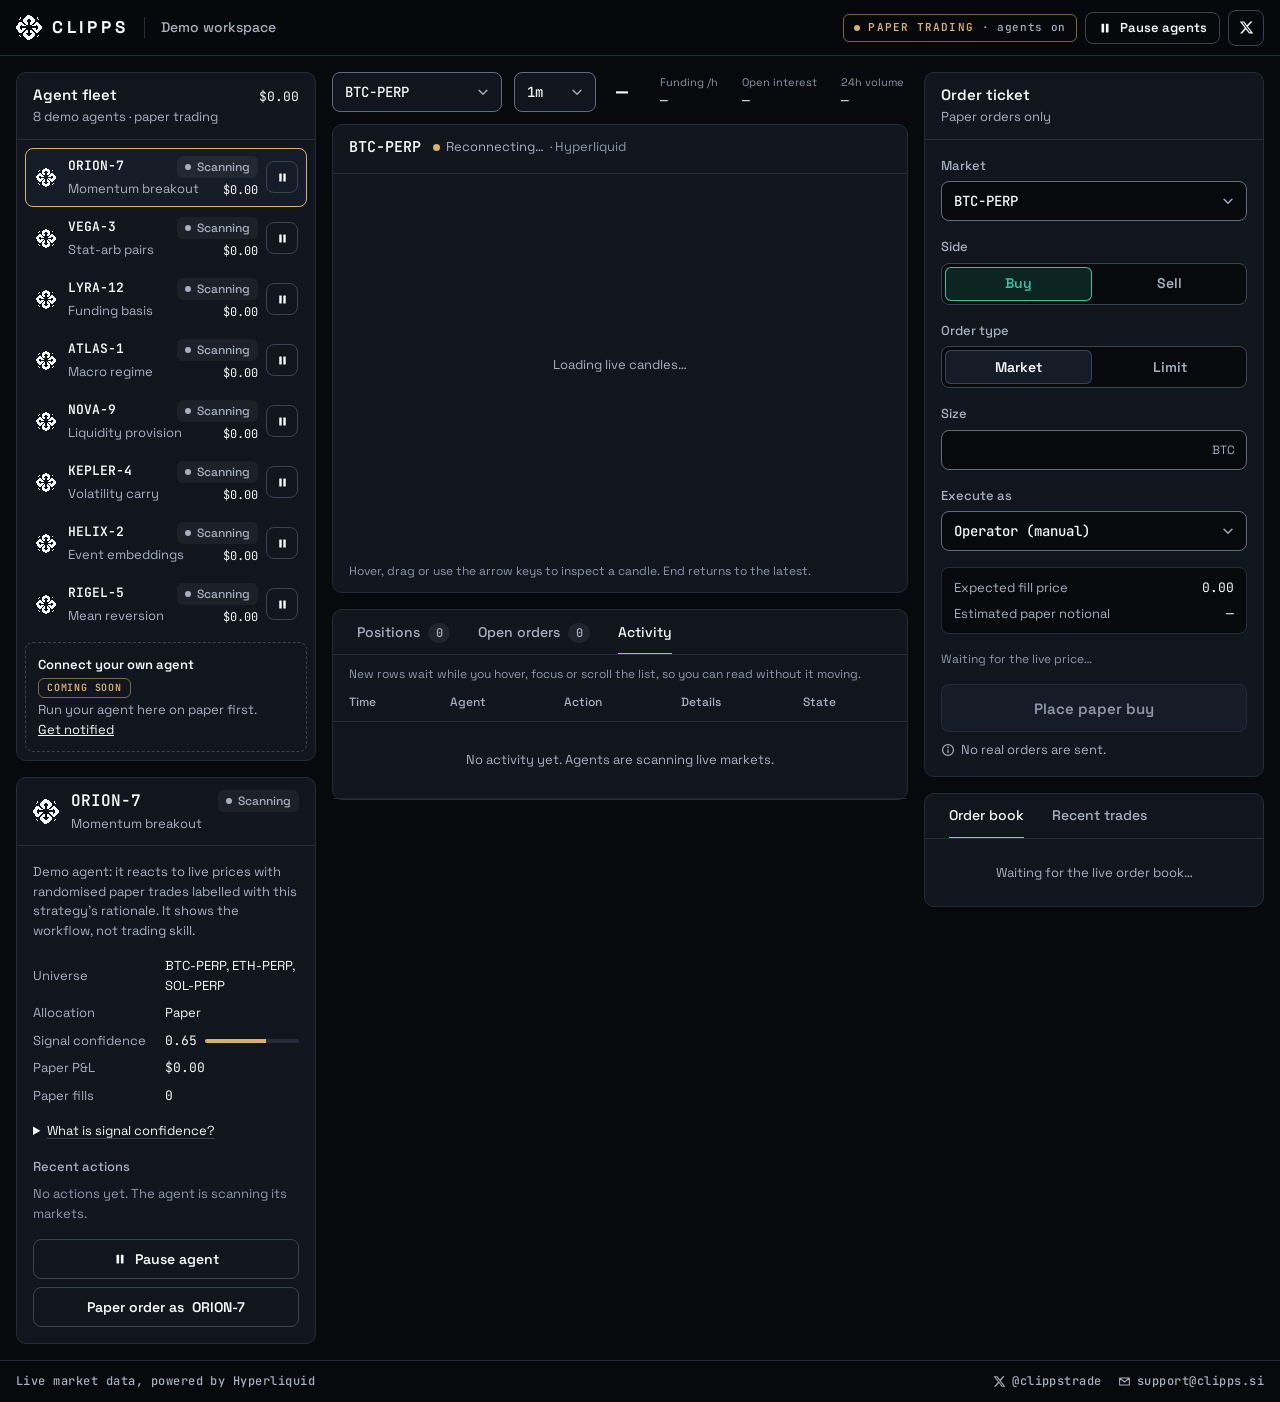
==== commit 307c7082: "Demo footer: Live market data, powered by Hyperliquid" ====
--- a/demo/index.html
+++ b/demo/index.html
@@ -306,7 +306,7 @@
   <div class="sheet-backdrop" id="sheetBackdrop" hidden></div>
 
   <footer class="ws-footer" data-sheet-inert>
-    <p>Live market data: Hyperliquid · demo agents · paper trading only, no real orders are sent · not investment advice</p>
+    <p>Live market data, powered by Hyperliquid</p>
     <p class="ws-footer-links">
       <a href="https://x.com/clippstrade" target="_blank" rel="noopener"><svg aria-hidden="true"><use href="#i-x" /></svg>@clippstrade</a>
       <a href="mailto:support@clipps.si"><svg aria-hidden="true"><use href="#i-mail" /></svg>support@clipps.si</a>
